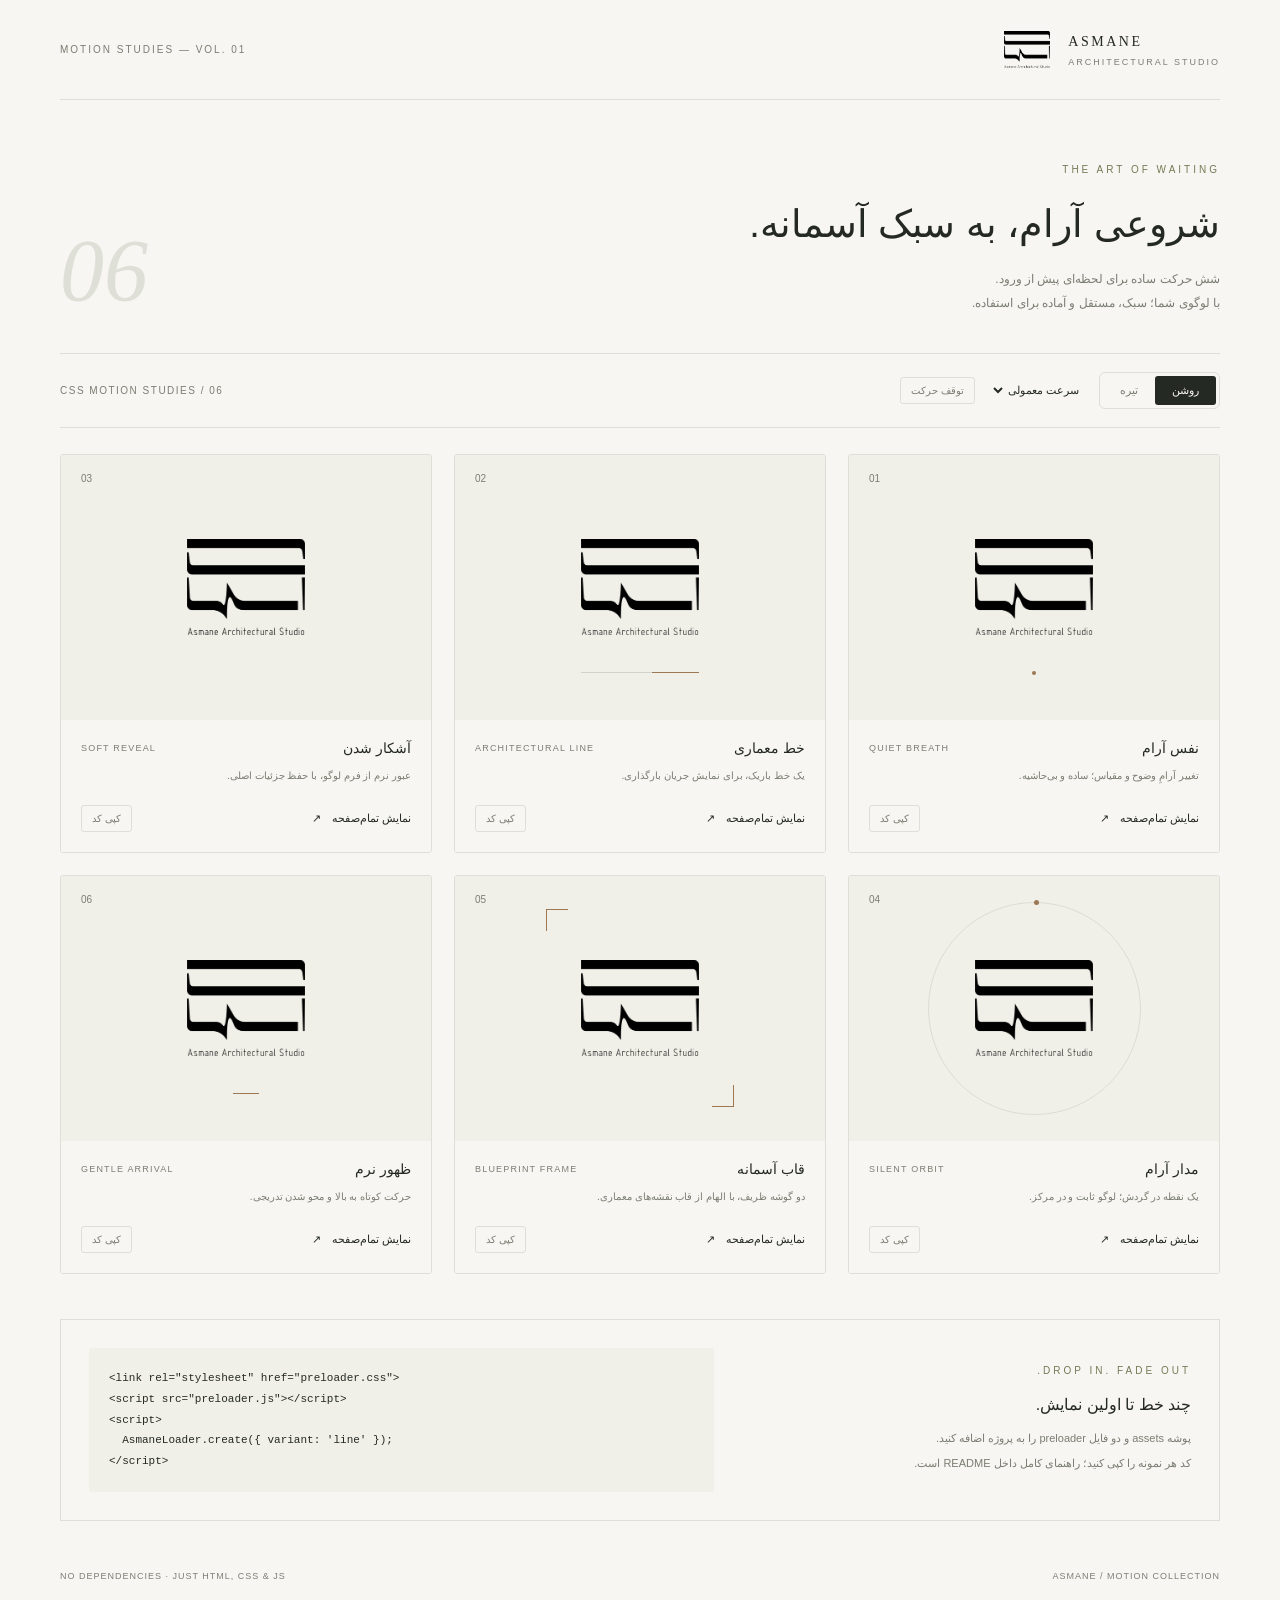
==== index.html @ 90b9d2cc "Add six standalone logo preloaders with responsive gallery and integration example" ====
<!doctype html><html lang="fa" dir="rtl"><head><meta charset="utf-8"><meta name="viewport" content="width=device-width,initial-scale=1"><title>آسمانه | مجموعه پری‌لودر</title><link rel="stylesheet" href="preloader.css"><link rel="stylesheet" href="demo.css"></head><body><div class="wrap"><header><div class="brand" dir="ltr"><img src="assets/logo.png" alt="آسمانه"><div><b>ASMANE</b><small>ARCHITECTURAL STUDIO</small></div></div><span class="navtag">MOTION STUDIES — VOL. 01</span></header><main><section class="hero"><div><div class="eyebrow">THE ART OF WAITING</div><h1>شروعی آرام، به سبک آسمانه.</h1><p>شش حرکت ساده برای لحظه‌ای پیش از ورود.<br>با لوگوی شما؛ سبک، مستقل و آماده برای استفاده.</p></div><div class="edition">06</div></section><div class="toolbar"><div class="controls"><div class="seg" aria-label="رنگ پیش‌نمایش"><button class="active" data-theme="light" aria-pressed="true">روشن</button><button data-theme="dark" aria-pressed="false">تیره</button></div><select id="speed" aria-label="سرعت انیمیشن"><option value="2.4">سرعت معمولی</option><option value="3.6">حرکت آهسته</option><option value="1.6">حرکت سریع</option></select><button class="copy" id="pause" aria-pressed="false">توقف حرکت</button></div><span class="count">06 / CSS MOTION STUDIES</span></div><section class="grid" id="grid" aria-label="نمونه‌های پری‌لودر"></section><section class="guide"><div><div class="eyebrow">DROP IN. FADE OUT.</div><h2>چند خط تا اولین نمایش.</h2><p>پوشه assets و دو فایل preloader را به پروژه اضافه کنید.<br>کد هر نمونه را کپی کنید؛ راهنمای کامل داخل README است.</p></div><pre><code>&lt;link rel="stylesheet" href="preloader.css"&gt;
&lt;script src="preloader.js"&gt;&lt;/script&gt;
&lt;script&gt;
  AsmaneLoader.create({ variant: 'line' });
&lt;/script&gt;</code></pre></section></main><footer><span>ASMANE / MOTION COLLECTION</span><span>NO DEPENDENCIES · JUST HTML, CSS & JS</span></footer></div><script src="preloader.js"></script><script src="demo.js"></script></body></html>
---- preloader.css ----
/* Asmane preloader — independent, namespaced, no dependencies. */
.asm-loader{--asm-ink:#242622;--asm-accent:#9c7855;--asm-bg:#f7f6f2;--asm-size:154px;--asm-speed:2.4s;position:fixed;inset:0;z-index:2147483000;display:grid;place-items:center;background:var(--asm-bg);color:var(--asm-ink);opacity:1;transition:opacity .45s ease,visibility .45s;isolation:isolate}
.asm-loader,.asm-loader *{box-sizing:border-box}
.asm-loader[data-theme="dark"]{--asm-bg:#20231f;--asm-ink:#f5f3eb;--asm-accent:#c6ad8e}
.asm-loader[data-theme="dark"] .asm-logo{filter:invert(1)}
.asm-loader.asm-inline{position:relative;inset:auto;z-index:0;width:100%;height:100%;min-height:240px}
.asm-loader.asm-leaving{opacity:0;visibility:hidden;pointer-events:none}
.asm-stage{width:calc(var(--asm-size) + 100px);height:calc(var(--asm-size) + 90px);display:grid;place-items:center;position:relative}
.asm-logo{display:block;width:var(--asm-size);height:auto;user-select:none;-webkit-user-drag:none}
.asm-mark{position:relative;display:grid;place-items:center}
.asm-detail{position:absolute;pointer-events:none}
.asm-sr{position:absolute;width:1px;height:1px;overflow:hidden;clip-path:inset(50%);white-space:nowrap}
/* 01 — Quiet breath */
.asm-loader[data-variant="breath"] .asm-logo{animation:asm-breathe var(--asm-speed) ease-in-out infinite}
.asm-loader[data-variant="breath"] .asm-detail{bottom:16px;width:4px;height:4px;background:var(--asm-accent);border-radius:50%;animation:asm-breathe var(--asm-speed) ease-in-out infinite reverse}
/* 02 — Architectural line */
.asm-loader[data-variant="line"] .asm-detail{bottom:18px;width:var(--asm-size);height:1px;background:color-mix(in srgb,var(--asm-ink) 14%,transparent);overflow:hidden}
.asm-loader[data-variant="line"] .asm-detail:after{content:"";display:block;width:40%;height:100%;background:var(--asm-accent);animation:asm-line var(--asm-speed) cubic-bezier(.65,0,.35,1) infinite}
/* 03 — Soft reveal; the original logo is preserved beneath the reveal. */
.asm-loader[data-variant="reveal"] .asm-logo{opacity:.12}
.asm-loader[data-variant="reveal"] .asm-logo-copy{position:absolute;inset:0;opacity:1;animation:asm-reveal var(--asm-speed) cubic-bezier(.65,0,.35,1) infinite}
/* 04 — Orbit */
.asm-loader[data-variant="orbit"] .asm-stage{width:calc(var(--asm-size) + 95px);height:calc(var(--asm-size) + 95px)}
.asm-loader[data-variant="orbit"] .asm-detail{inset:0;border:1px solid color-mix(in srgb,var(--asm-ink) 10%,transparent);border-radius:50%;animation:asm-orbit calc(var(--asm-speed)*2) linear infinite}
.asm-loader[data-variant="orbit"] .asm-detail:before{content:"";position:absolute;width:5px;height:5px;top:-3px;left:50%;border-radius:50%;background:var(--asm-accent)}
/* 05 — Blueprint corners */
.asm-loader[data-variant="frame"] .asm-detail{inset:5px 15px;background:linear-gradient(var(--asm-accent),var(--asm-accent)) left top/22px 1px no-repeat,linear-gradient(var(--asm-accent),var(--asm-accent)) left top/1px 22px no-repeat,linear-gradient(var(--asm-accent),var(--asm-accent)) right bottom/22px 1px no-repeat,linear-gradient(var(--asm-accent),var(--asm-accent)) right bottom/1px 22px no-repeat;animation:asm-frame var(--asm-speed) ease-in-out infinite}
/* 06 — Vertical arrival */
.asm-loader[data-variant="rise"] .asm-mark{overflow:hidden;padding:10px 0}
.asm-loader[data-variant="rise"] .asm-logo{animation:asm-rise var(--asm-speed) cubic-bezier(.22,1,.36,1) infinite}
.asm-loader[data-variant="rise"] .asm-detail{bottom:18px;width:26px;height:1px;background:var(--asm-accent);animation:asm-breathe var(--asm-speed) ease-in-out infinite}
@keyframes asm-breathe{0%,100%{opacity:.45;transform:scale(.97)}50%{opacity:1;transform:scale(1)}}
@keyframes asm-line{0%{transform:translateX(-110%)}100%{transform:translateX(360%)}}
@keyframes asm-reveal{0%,10%{clip-path:inset(0 100% 0 0)}60%,75%{clip-path:inset(0 0 0 0)}100%{clip-path:inset(0 0 0 100%)}}
@keyframes asm-orbit{to{transform:rotate(360deg)}}
@keyframes asm-frame{0%,100%{opacity:.3;transform:scale(.94)}50%{opacity:1;transform:scale(1)}}
@keyframes asm-rise{0%{opacity:0;transform:translateY(18px)}30%,70%{opacity:1;transform:translateY(0)}100%{opacity:0;transform:translateY(-10px)}}
@media(prefers-reduced-motion:reduce){.asm-loader *,.asm-loader *:before,.asm-loader *:after{animation:none!important}.asm-loader{transition:none}.asm-loader[data-variant="reveal"] .asm-logo{opacity:1}.asm-logo-copy{display:none!important}}
---- demo.css ----
:root{--page:#f7f6f2;--ink:#252923;--line:#dedfd6;--muted:#7b7e73;--panel:#f0f0e9;--accent:#747a55}*{box-sizing:border-box}body{margin:0;background:var(--page);color:var(--ink);font-family:Tahoma,Arial,sans-serif}body.dark{--page:#181b17;--ink:#eeeee5;--line:#3d4138;--muted:#a7ab9e;--panel:#23271f;--accent:#b7bf94}button,select{font:inherit}button{cursor:pointer}button:focus-visible,a:focus-visible,select:focus-visible{outline:2px solid #9c7855;outline-offset:5px}.wrap{max-width:1240px;margin:auto;padding:0 40px}header{height:100px;display:flex;align-items:center;justify-content:space-between;border-bottom:1px solid var(--line)}.brand{display:flex;align-items:center;gap:18px}.brand img{width:46px}.dark .brand img{filter:invert(1)}.brand b{font:14px Georgia,serif;letter-spacing:2.5px}.brand small{display:block;font:9px Arial;letter-spacing:2px;margin-top:7px;color:var(--muted)}.navtag{font:10px Arial;letter-spacing:2px;color:var(--muted)}.hero{padding:64px 0 38px;display:flex;align-items:end;justify-content:space-between;gap:20px}.eyebrow{font:10px Arial;letter-spacing:3px;color:var(--accent);margin-bottom:19px}h1{font-weight:400;font-size:38px;line-height:1.6;margin:0 0 12px}.hero p{color:var(--muted);font-size:12px;line-height:2;margin:0}.edition{font:italic 88px Georgia;color:var(--line);line-height:1}.toolbar{border-top:1px solid var(--line);border-bottom:1px solid var(--line);padding:18px 0;display:flex;justify-content:space-between;align-items:center;gap:16px;margin-bottom:26px}.controls{display:flex;gap:16px;align-items:center;flex-wrap:wrap}.seg{display:flex;border:1px solid var(--line);padding:3px;border-radius:6px}.seg button{border:0;padding:8px 17px;background:none;color:var(--muted);font-size:11px;border-radius:3px}.seg button.active{background:var(--ink);color:var(--page)}select{background:transparent;color:var(--ink);border:0;font-size:11px}option{color:#222}.count{font:10px Arial;letter-spacing:1.5px;color:var(--muted)}.grid{display:grid;grid-template-columns:repeat(3,1fr);gap:22px}.card{border:1px solid var(--line);border-radius:3px;overflow:hidden}.canvas{height:265px;position:relative}.canvas .asm-loader{--asm-bg:#f0f0e9;--asm-size:118px}.canvas .asm-loader[data-theme=dark]{--asm-bg:#23271f}.number{position:absolute;top:18px;left:20px;z-index:1;font:10px Arial;color:var(--muted)}.meta{padding:20px;background:var(--page)}.meta-top{display:flex;align-items:center;justify-content:space-between;margin-bottom:10px}.meta h2{font-size:14px;font-weight:400;margin:0}.meta .english{font:9px Arial;letter-spacing:1.2px;color:var(--muted)}.meta p{font-size:10px;line-height:1.9;color:var(--muted);margin:0 0 20px}.actions{display:flex;justify-content:space-between;align-items:center}.preview{border:0;background:none;color:var(--ink);padding:0;font-size:11px}.preview span{margin-right:8px}.copy{border:1px solid var(--line);background:none;color:var(--muted);padding:7px 10px;font-size:10px;border-radius:3px}.guide{margin:45px 0 30px;padding:28px;border:1px solid var(--line);display:grid;grid-template-columns:1fr 1.4fr;gap:30px;align-items:center}.guide h2{font-size:16px;font-weight:400;margin:0 0 12px}.guide p{font-size:11px;line-height:2.2;color:var(--muted);margin:0}pre{direction:ltr;text-align:left;overflow:auto;margin:0;padding:20px;background:var(--panel);font:11px/1.9 monospace;border-radius:3px}footer{padding:20px 0 30px;display:flex;justify-content:space-between;color:var(--muted);font:9px Arial;letter-spacing:1px}.toast{position:fixed;bottom:25px;left:50%;transform:translateX(-50%);background:var(--ink);color:var(--page);padding:14px 22px;font-size:12px;z-index:2147483647;border-radius:4px}.exit-preview{position:fixed;left:50%;bottom:38px;transform:translateX(-50%);z-index:2147483001;border:1px solid #aaa;background:#f7f6f2;color:#242622;padding:12px 20px;border-radius:3px;font:12px Tahoma}.paused .canvas *,.paused .canvas *:before,.paused .canvas *:after{animation-play-state:paused!important}@media(max-width:850px){.grid{grid-template-columns:repeat(2,1fr)}.guide{grid-template-columns:1fr}.wrap{padding:0 24px}}@media(max-width:540px){.grid{grid-template-columns:1fr}.wrap{padding:0 20px}.hero{padding-top:36px}h1{font-size:29px}.edition{font-size:60px}.navtag{display:none}.toolbar{align-items:start}.count{display:none}.canvas{height:270px}.guide{padding:20px}footer{font-size:8px;gap:20px}}
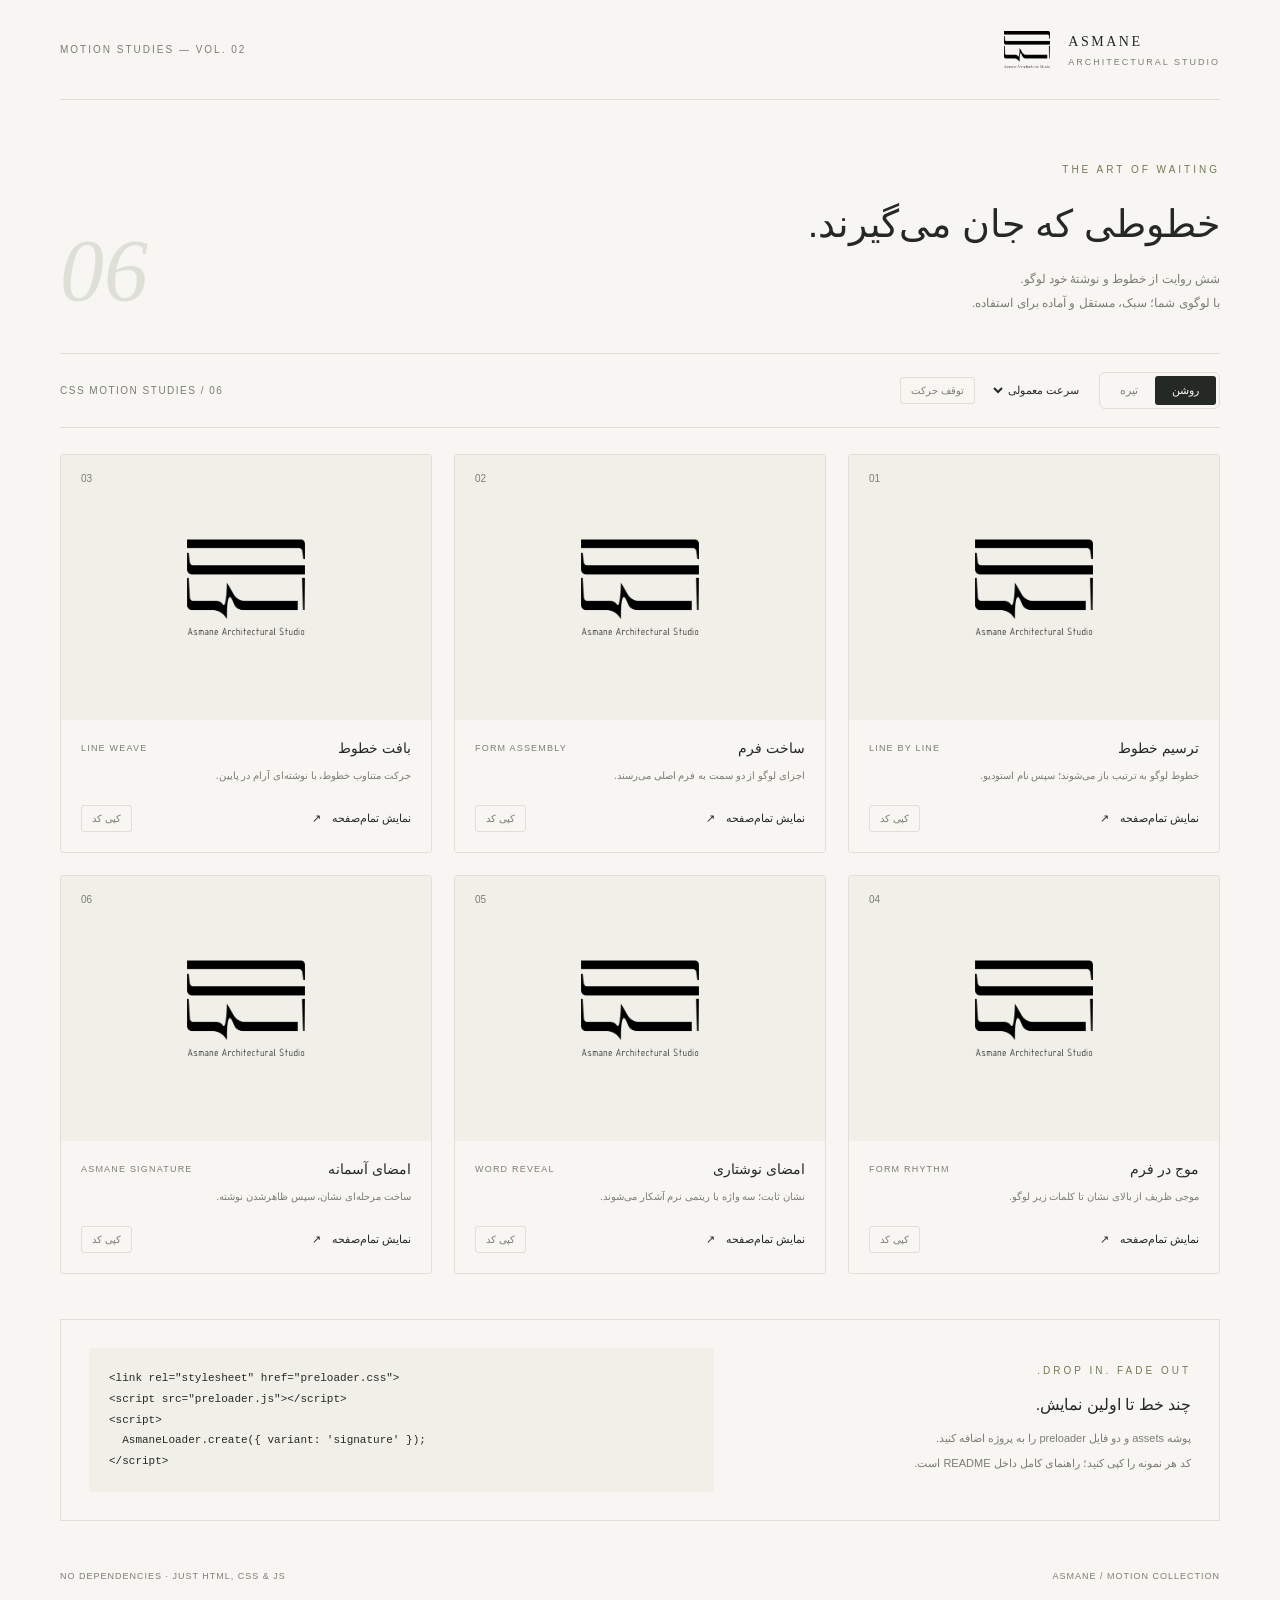
==== commit db5a232d: "Animate original logo strokes and wordmark in six new motion studies" ====
--- a/index.html
+++ b/index.html
@@ -1,5 +1,5 @@
-<!doctype html><html lang="fa" dir="rtl"><head><meta charset="utf-8"><meta name="viewport" content="width=device-width,initial-scale=1"><title>آسمانه | مجموعه پری‌لودر</title><link rel="stylesheet" href="preloader.css"><link rel="stylesheet" href="demo.css"></head><body><div class="wrap"><header><div class="brand" dir="ltr"><img src="assets/logo.png" alt="آسمانه"><div><b>ASMANE</b><small>ARCHITECTURAL STUDIO</small></div></div><span class="navtag">MOTION STUDIES — VOL. 01</span></header><main><section class="hero"><div><div class="eyebrow">THE ART OF WAITING</div><h1>شروعی آرام، به سبک آسمانه.</h1><p>شش حرکت ساده برای لحظه‌ای پیش از ورود.<br>با لوگوی شما؛ سبک، مستقل و آماده برای استفاده.</p></div><div class="edition">06</div></section><div class="toolbar"><div class="controls"><div class="seg" aria-label="رنگ پیش‌نمایش"><button class="active" data-theme="light" aria-pressed="true">روشن</button><button data-theme="dark" aria-pressed="false">تیره</button></div><select id="speed" aria-label="سرعت انیمیشن"><option value="2.4">سرعت معمولی</option><option value="3.6">حرکت آهسته</option><option value="1.6">حرکت سریع</option></select><button class="copy" id="pause" aria-pressed="false">توقف حرکت</button></div><span class="count">06 / CSS MOTION STUDIES</span></div><section class="grid" id="grid" aria-label="نمونه‌های پری‌لودر"></section><section class="guide"><div><div class="eyebrow">DROP IN. FADE OUT.</div><h2>چند خط تا اولین نمایش.</h2><p>پوشه assets و دو فایل preloader را به پروژه اضافه کنید.<br>کد هر نمونه را کپی کنید؛ راهنمای کامل داخل README است.</p></div><pre><code>&lt;link rel="stylesheet" href="preloader.css"&gt;
+<!doctype html><html lang="fa" dir="rtl"><head><meta charset="utf-8"><meta name="viewport" content="width=device-width,initial-scale=1"><title>آسمانه | مجموعه پری‌لودر</title><link rel="stylesheet" href="preloader.css"><link rel="stylesheet" href="demo.css"></head><body><div class="wrap"><header><div class="brand" dir="ltr"><img src="assets/logo.png" alt="آسمانه"><div><b>ASMANE</b><small>ARCHITECTURAL STUDIO</small></div></div><span class="navtag">MOTION STUDIES — VOL. 02</span></header><main><section class="hero"><div><div class="eyebrow">THE ART OF WAITING</div><h1>خطوطی که جان می‌گیرند.</h1><p>شش روایت از خطوط و نوشتهٔ خود لوگو.<br>با لوگوی شما؛ سبک، مستقل و آماده برای استفاده.</p></div><div class="edition">06</div></section><div class="toolbar"><div class="controls"><div class="seg" aria-label="رنگ پیش‌نمایش"><button class="active" data-theme="light" aria-pressed="true">روشن</button><button data-theme="dark" aria-pressed="false">تیره</button></div><select id="speed" aria-label="سرعت انیمیشن"><option value="2.4">سرعت معمولی</option><option value="3.6">حرکت آهسته</option><option value="1.6">حرکت سریع</option></select><button class="copy" id="pause" aria-pressed="false">توقف حرکت</button></div><span class="count">06 / CSS MOTION STUDIES</span></div><section class="grid" id="grid" aria-label="نمونه‌های پری‌لودر"></section><section class="guide"><div><div class="eyebrow">DROP IN. FADE OUT.</div><h2>چند خط تا اولین نمایش.</h2><p>پوشه assets و دو فایل preloader را به پروژه اضافه کنید.<br>کد هر نمونه را کپی کنید؛ راهنمای کامل داخل README است.</p></div><pre><code>&lt;link rel="stylesheet" href="preloader.css"&gt;
 &lt;script src="preloader.js"&gt;&lt;/script&gt;
 &lt;script&gt;
-  AsmaneLoader.create({ variant: 'line' });
+  AsmaneLoader.create({ variant: 'signature' });
 &lt;/script&gt;</code></pre></section></main><footer><span>ASMANE / MOTION COLLECTION</span><span>NO DEPENDENCIES · JUST HTML, CSS & JS</span></footer></div><script src="preloader.js"></script><script src="demo.js"></script></body></html>
--- a/preloader.css
+++ b/preloader.css
@@ -36,3 +36,25 @@
 @keyframes asm-frame{0%,100%{opacity:.3;transform:scale(.94)}50%{opacity:1;transform:scale(1)}}
 @keyframes asm-rise{0%{opacity:0;transform:translateY(18px)}30%,70%{opacity:1;transform:translateY(0)}100%{opacity:0;transform:translateY(-10px)}}
 @media(prefers-reduced-motion:reduce){.asm-loader *,.asm-loader *:before,.asm-loader *:after{animation:none!important}.asm-loader{transition:none}.asm-loader[data-variant="reveal"] .asm-logo{opacity:1}.asm-logo-copy{display:none!important}}
+/* Logo-native motion. All segments retain the source logo's exact pixels.
+   Coordinates target the bundled 1128 × 915 logo, including its wordmark. */
+.asm-segmented{width:var(--asm-size);aspect-ratio:1128/915;direction:ltr}
+.asm-piece,.asm-crop{position:absolute;inset:0;display:block}
+.asm-segmented .asm-fragment{position:absolute;inset:0;width:100%;height:100%;animation:none!important;opacity:1!important}
+.asm-piece{animation-duration:calc(var(--asm-speed)*2);animation-iteration-count:infinite;animation-timing-function:cubic-bezier(.45,0,.2,1);transform-origin:center}
+.asm-segmented~.asm-detail{display:none}
+.asm-loader[data-variant="draw"] .asm-piece{animation-name:asm-draw;animation-delay:calc(var(--piece-index)*.13s)}
+.asm-loader[data-variant="assemble"] .asm-piece{animation-name:asm-assemble;--travel:-16px;animation-delay:calc(var(--piece-index)*.10s)}
+.asm-loader[data-variant="assemble"] .asm-piece:nth-child(even){--travel:16px}
+.asm-loader[data-variant="weave"] .asm-piece{animation-name:asm-weave;--travel:-5px;animation-delay:calc(var(--piece-index)*.14s)}
+.asm-loader[data-variant="weave"] .asm-piece:nth-child(even){--travel:5px}
+.asm-loader[data-variant="pulse"] .asm-piece{animation-name:asm-rhythm;animation-delay:calc(var(--piece-index)*.17s)}
+.asm-loader[data-variant="type"] .asm-piece:nth-child(n+5){animation-name:asm-word;animation-delay:calc((var(--piece-index) - 4)*.3s)}
+.asm-loader[data-variant="signature"] .asm-piece{animation-name:asm-draw;animation-delay:calc(var(--piece-index)*.17s)}
+.asm-loader[data-variant="signature"] .asm-piece:nth-child(n+5){animation-name:asm-word}
+@keyframes asm-draw{0%,8%{clip-path:inset(0 100% 0 0);opacity:0}40%,78%{clip-path:inset(0 0 0 0);opacity:1}96%,100%{clip-path:inset(0 0 0 0);opacity:0}}
+@keyframes asm-assemble{0%,8%{transform:translateX(var(--travel));opacity:0}40%,78%{transform:translateX(0);opacity:1}100%{transform:translateX(0);opacity:0}}
+@keyframes asm-weave{0%,100%{transform:translateX(0);opacity:.65}35%{transform:translateX(var(--travel));opacity:.35}65%{transform:translateX(0);opacity:1}}
+@keyframes asm-rhythm{0%,100%{opacity:.25}35%,65%{opacity:1}}
+@keyframes asm-word{0%,14%{opacity:0;transform:translateY(5px);clip-path:inset(0 100% 0 0)}45%,80%{opacity:1;transform:translateY(0);clip-path:inset(0)}100%{opacity:0;transform:translateY(0);clip-path:inset(0)}}
+@media(prefers-reduced-motion:reduce){.asm-piece{animation:none!important;opacity:1!important;transform:none!important;clip-path:none!important}}
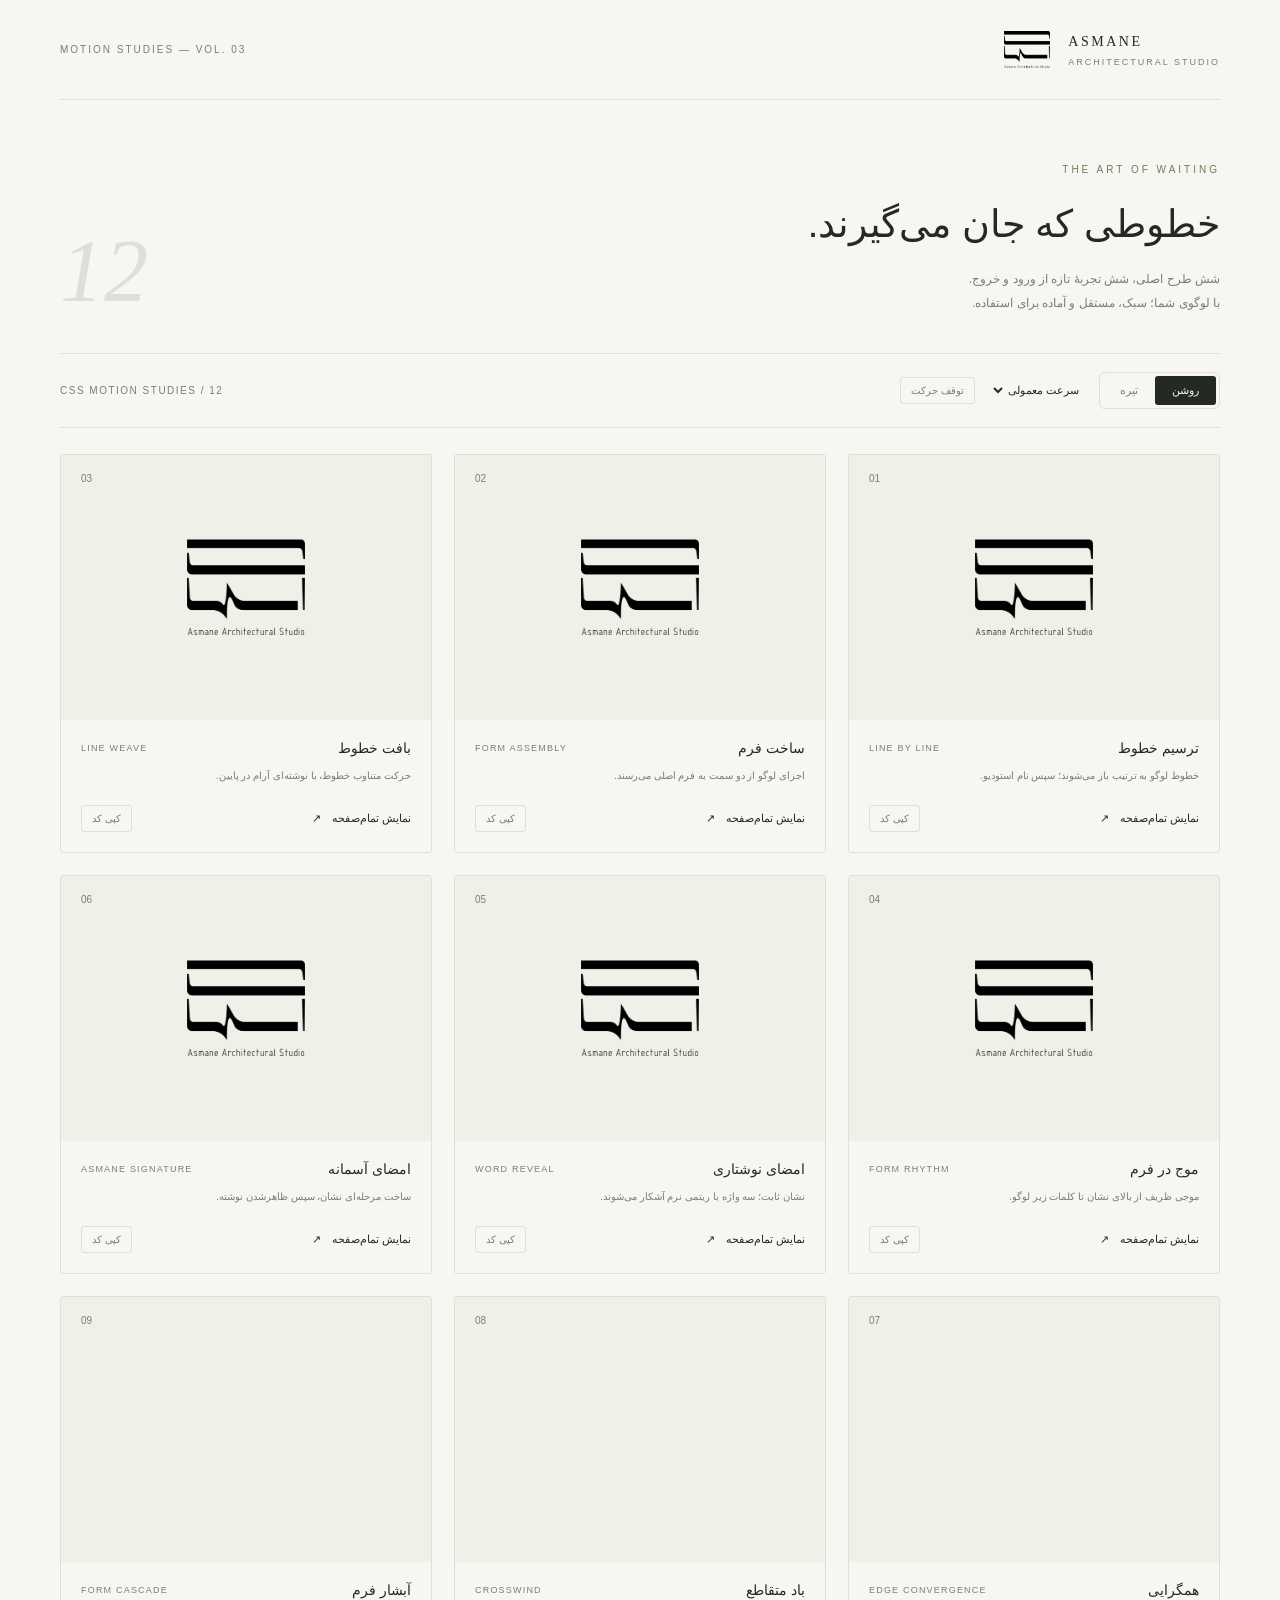
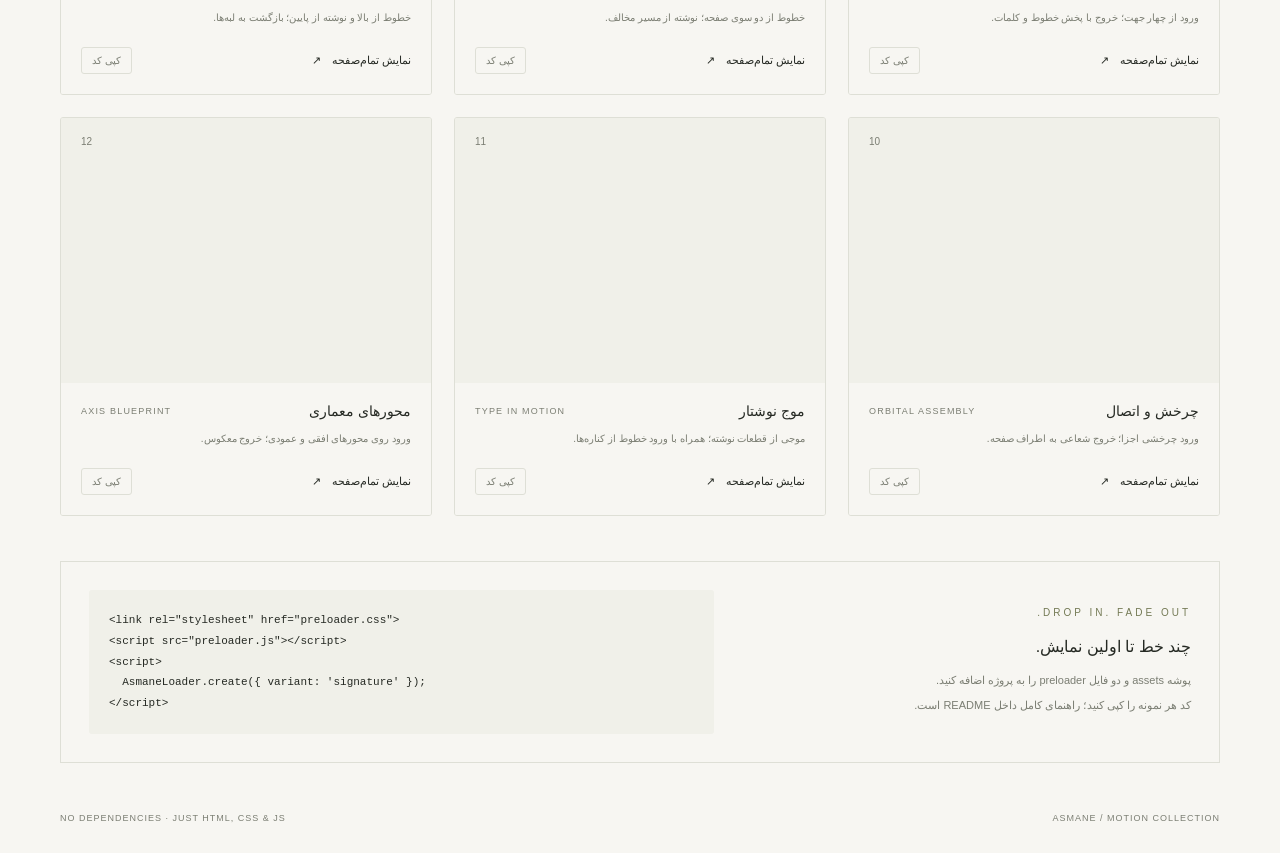
==== commit 02712e91: "Preserve six logo studies and add six screen-edge entrance and scatter-exit preloaders" ====
--- a/index.html
+++ b/index.html
@@ -1,4 +1,4 @@
-<!doctype html><html lang="fa" dir="rtl"><head><meta charset="utf-8"><meta name="viewport" content="width=device-width,initial-scale=1"><title>آسمانه | مجموعه پری‌لودر</title><link rel="stylesheet" href="preloader.css"><link rel="stylesheet" href="demo.css"></head><body><div class="wrap"><header><div class="brand" dir="ltr"><img src="assets/logo.png" alt="آسمانه"><div><b>ASMANE</b><small>ARCHITECTURAL STUDIO</small></div></div><span class="navtag">MOTION STUDIES — VOL. 02</span></header><main><section class="hero"><div><div class="eyebrow">THE ART OF WAITING</div><h1>خطوطی که جان می‌گیرند.</h1><p>شش روایت از خطوط و نوشتهٔ خود لوگو.<br>با لوگوی شما؛ سبک، مستقل و آماده برای استفاده.</p></div><div class="edition">06</div></section><div class="toolbar"><div class="controls"><div class="seg" aria-label="رنگ پیش‌نمایش"><button class="active" data-theme="light" aria-pressed="true">روشن</button><button data-theme="dark" aria-pressed="false">تیره</button></div><select id="speed" aria-label="سرعت انیمیشن"><option value="2.4">سرعت معمولی</option><option value="3.6">حرکت آهسته</option><option value="1.6">حرکت سریع</option></select><button class="copy" id="pause" aria-pressed="false">توقف حرکت</button></div><span class="count">06 / CSS MOTION STUDIES</span></div><section class="grid" id="grid" aria-label="نمونه‌های پری‌لودر"></section><section class="guide"><div><div class="eyebrow">DROP IN. FADE OUT.</div><h2>چند خط تا اولین نمایش.</h2><p>پوشه assets و دو فایل preloader را به پروژه اضافه کنید.<br>کد هر نمونه را کپی کنید؛ راهنمای کامل داخل README است.</p></div><pre><code>&lt;link rel="stylesheet" href="preloader.css"&gt;
+<!doctype html><html lang="fa" dir="rtl"><head><meta charset="utf-8"><meta name="viewport" content="width=device-width,initial-scale=1"><title>آسمانه | مجموعه پری‌لودر</title><link rel="stylesheet" href="preloader.css"><link rel="stylesheet" href="demo.css"></head><body><div class="wrap"><header><div class="brand" dir="ltr"><img src="assets/logo.png" alt="آسمانه"><div><b>ASMANE</b><small>ARCHITECTURAL STUDIO</small></div></div><span class="navtag">MOTION STUDIES — VOL. 03</span></header><main><section class="hero"><div><div class="eyebrow">THE ART OF WAITING</div><h1>خطوطی که جان می‌گیرند.</h1><p>شش طرح اصلی، شش تجربهٔ تازه از ورود و خروج.<br>با لوگوی شما؛ سبک، مستقل و آماده برای استفاده.</p></div><div class="edition">12</div></section><div class="toolbar"><div class="controls"><div class="seg" aria-label="رنگ پیش‌نمایش"><button class="active" data-theme="light" aria-pressed="true">روشن</button><button data-theme="dark" aria-pressed="false">تیره</button></div><select id="speed" aria-label="سرعت انیمیشن"><option value="2.4">سرعت معمولی</option><option value="3.6">حرکت آهسته</option><option value="1.6">حرکت سریع</option></select><button class="copy" id="pause" aria-pressed="false">توقف حرکت</button></div><span class="count">12 / CSS MOTION STUDIES</span></div><section class="grid" id="grid" aria-label="نمونه‌های پری‌لودر"></section><section class="guide"><div><div class="eyebrow">DROP IN. FADE OUT.</div><h2>چند خط تا اولین نمایش.</h2><p>پوشه assets و دو فایل preloader را به پروژه اضافه کنید.<br>کد هر نمونه را کپی کنید؛ راهنمای کامل داخل README است.</p></div><pre><code>&lt;link rel="stylesheet" href="preloader.css"&gt;
 &lt;script src="preloader.js"&gt;&lt;/script&gt;
 &lt;script&gt;
   AsmaneLoader.create({ variant: 'signature' });
--- a/preloader.css
+++ b/preloader.css
@@ -58,3 +58,15 @@
 @keyframes asm-rhythm{0%,100%{opacity:.25}35%,65%{opacity:1}}
 @keyframes asm-word{0%,14%{opacity:0;transform:translateY(5px);clip-path:inset(0 100% 0 0)}45%,80%{opacity:1;transform:translateY(0);clip-path:inset(0)}100%{opacity:0;transform:translateY(0);clip-path:inset(0)}}
 @media(prefers-reduced-motion:reduce){.asm-piece{animation:none!important;opacity:1!important;transform:none!important;clip-path:none!important}}
+/* 07–12: screen-edge entrance, assembled hold, load-triggered scatter. */
+.asm-loader.asm-scene{overflow:hidden;--edge-x:65vw;--edge-y:65vh}
+.asm-scene .asm-piece{animation:asm-arrive 1.4s cubic-bezier(.16,1,.3,1) var(--arrival-delay) both;will-change:transform,opacity}
+.asm-scene.asm-inline{--edge-x:245px;--edge-y:190px}
+.asm-scene.asm-inline .asm-piece{animation-name:asm-scene-loop;animation-duration:calc(var(--asm-speed)*3);animation-iteration-count:infinite}
+.asm-scene.asm-scattering{animation:asm-backdrop-out 1.4s ease forwards;pointer-events:none}
+.asm-scene.asm-scattering .asm-piece{animation:asm-depart 1.05s cubic-bezier(.5,0,.8,.4) var(--depart-delay) both}
+@keyframes asm-arrive{from{opacity:0;transform:translate(calc(var(--fly-x)*var(--edge-x)),calc(var(--fly-y)*var(--edge-y))) rotate(var(--fly-rotation)) scale(.8)}to{opacity:1;transform:translate(0,0) rotate(0) scale(1)}}
+@keyframes asm-depart{from{opacity:1;transform:translate(0,0) rotate(0) scale(1)}to{opacity:0;transform:translate(calc(var(--fly-x)*var(--edge-x)),calc(var(--fly-y)*var(--edge-y))) rotate(var(--fly-rotation)) scale(.8)}}
+@keyframes asm-scene-loop{0%,8%{opacity:0;transform:translate(calc(var(--fly-x)*var(--edge-x)),calc(var(--fly-y)*var(--edge-y))) rotate(var(--fly-rotation)) scale(.8)}35%,65%{opacity:1;transform:translate(0,0) rotate(0) scale(1)}90%,100%{opacity:0;transform:translate(calc(var(--fly-x)*var(--edge-x)),calc(var(--fly-y)*var(--edge-y))) rotate(var(--fly-rotation)) scale(.8)}}
+@keyframes asm-backdrop-out{0%,55%{background:var(--asm-bg)}100%{background:transparent}}
+@media(prefers-reduced-motion:reduce){.asm-scene .asm-piece{animation:none!important;transform:none!important;opacity:1!important}}
--- a/demo.css
+++ b/demo.css
@@ -1 +1,2 @@
 :root{--page:#f7f6f2;--ink:#252923;--line:#dedfd6;--muted:#7b7e73;--panel:#f0f0e9;--accent:#747a55}*{box-sizing:border-box}body{margin:0;background:var(--page);color:var(--ink);font-family:Tahoma,Arial,sans-serif}body.dark{--page:#181b17;--ink:#eeeee5;--line:#3d4138;--muted:#a7ab9e;--panel:#23271f;--accent:#b7bf94}button,select{font:inherit}button{cursor:pointer}button:focus-visible,a:focus-visible,select:focus-visible{outline:2px solid #9c7855;outline-offset:5px}.wrap{max-width:1240px;margin:auto;padding:0 40px}header{height:100px;display:flex;align-items:center;justify-content:space-between;border-bottom:1px solid var(--line)}.brand{display:flex;align-items:center;gap:18px}.brand img{width:46px}.dark .brand img{filter:invert(1)}.brand b{font:14px Georgia,serif;letter-spacing:2.5px}.brand small{display:block;font:9px Arial;letter-spacing:2px;margin-top:7px;color:var(--muted)}.navtag{font:10px Arial;letter-spacing:2px;color:var(--muted)}.hero{padding:64px 0 38px;display:flex;align-items:end;justify-content:space-between;gap:20px}.eyebrow{font:10px Arial;letter-spacing:3px;color:var(--accent);margin-bottom:19px}h1{font-weight:400;font-size:38px;line-height:1.6;margin:0 0 12px}.hero p{color:var(--muted);font-size:12px;line-height:2;margin:0}.edition{font:italic 88px Georgia;color:var(--line);line-height:1}.toolbar{border-top:1px solid var(--line);border-bottom:1px solid var(--line);padding:18px 0;display:flex;justify-content:space-between;align-items:center;gap:16px;margin-bottom:26px}.controls{display:flex;gap:16px;align-items:center;flex-wrap:wrap}.seg{display:flex;border:1px solid var(--line);padding:3px;border-radius:6px}.seg button{border:0;padding:8px 17px;background:none;color:var(--muted);font-size:11px;border-radius:3px}.seg button.active{background:var(--ink);color:var(--page)}select{background:transparent;color:var(--ink);border:0;font-size:11px}option{color:#222}.count{font:10px Arial;letter-spacing:1.5px;color:var(--muted)}.grid{display:grid;grid-template-columns:repeat(3,1fr);gap:22px}.card{border:1px solid var(--line);border-radius:3px;overflow:hidden}.canvas{height:265px;position:relative}.canvas .asm-loader{--asm-bg:#f0f0e9;--asm-size:118px}.canvas .asm-loader[data-theme=dark]{--asm-bg:#23271f}.number{position:absolute;top:18px;left:20px;z-index:1;font:10px Arial;color:var(--muted)}.meta{padding:20px;background:var(--page)}.meta-top{display:flex;align-items:center;justify-content:space-between;margin-bottom:10px}.meta h2{font-size:14px;font-weight:400;margin:0}.meta .english{font:9px Arial;letter-spacing:1.2px;color:var(--muted)}.meta p{font-size:10px;line-height:1.9;color:var(--muted);margin:0 0 20px}.actions{display:flex;justify-content:space-between;align-items:center}.preview{border:0;background:none;color:var(--ink);padding:0;font-size:11px}.preview span{margin-right:8px}.copy{border:1px solid var(--line);background:none;color:var(--muted);padding:7px 10px;font-size:10px;border-radius:3px}.guide{margin:45px 0 30px;padding:28px;border:1px solid var(--line);display:grid;grid-template-columns:1fr 1.4fr;gap:30px;align-items:center}.guide h2{font-size:16px;font-weight:400;margin:0 0 12px}.guide p{font-size:11px;line-height:2.2;color:var(--muted);margin:0}pre{direction:ltr;text-align:left;overflow:auto;margin:0;padding:20px;background:var(--panel);font:11px/1.9 monospace;border-radius:3px}footer{padding:20px 0 30px;display:flex;justify-content:space-between;color:var(--muted);font:9px Arial;letter-spacing:1px}.toast{position:fixed;bottom:25px;left:50%;transform:translateX(-50%);background:var(--ink);color:var(--page);padding:14px 22px;font-size:12px;z-index:2147483647;border-radius:4px}.exit-preview{position:fixed;left:50%;bottom:38px;transform:translateX(-50%);z-index:2147483001;border:1px solid #aaa;background:#f7f6f2;color:#242622;padding:12px 20px;border-radius:3px;font:12px Tahoma}.paused .canvas *,.paused .canvas *:before,.paused .canvas *:after{animation-play-state:paused!important}@media(max-width:850px){.grid{grid-template-columns:repeat(2,1fr)}.guide{grid-template-columns:1fr}.wrap{padding:0 24px}}@media(max-width:540px){.grid{grid-template-columns:1fr}.wrap{padding:0 20px}.hero{padding-top:36px}h1{font-size:29px}.edition{font-size:60px}.navtag{display:none}.toolbar{align-items:start}.count{display:none}.canvas{height:270px}.guide{padding:20px}footer{font-size:8px;gap:20px}}
+.asm-finish{bottom:94px;white-space:nowrap;background:#242622;color:#f7f6f2}.asm-finish:disabled{opacity:.55;cursor:default}
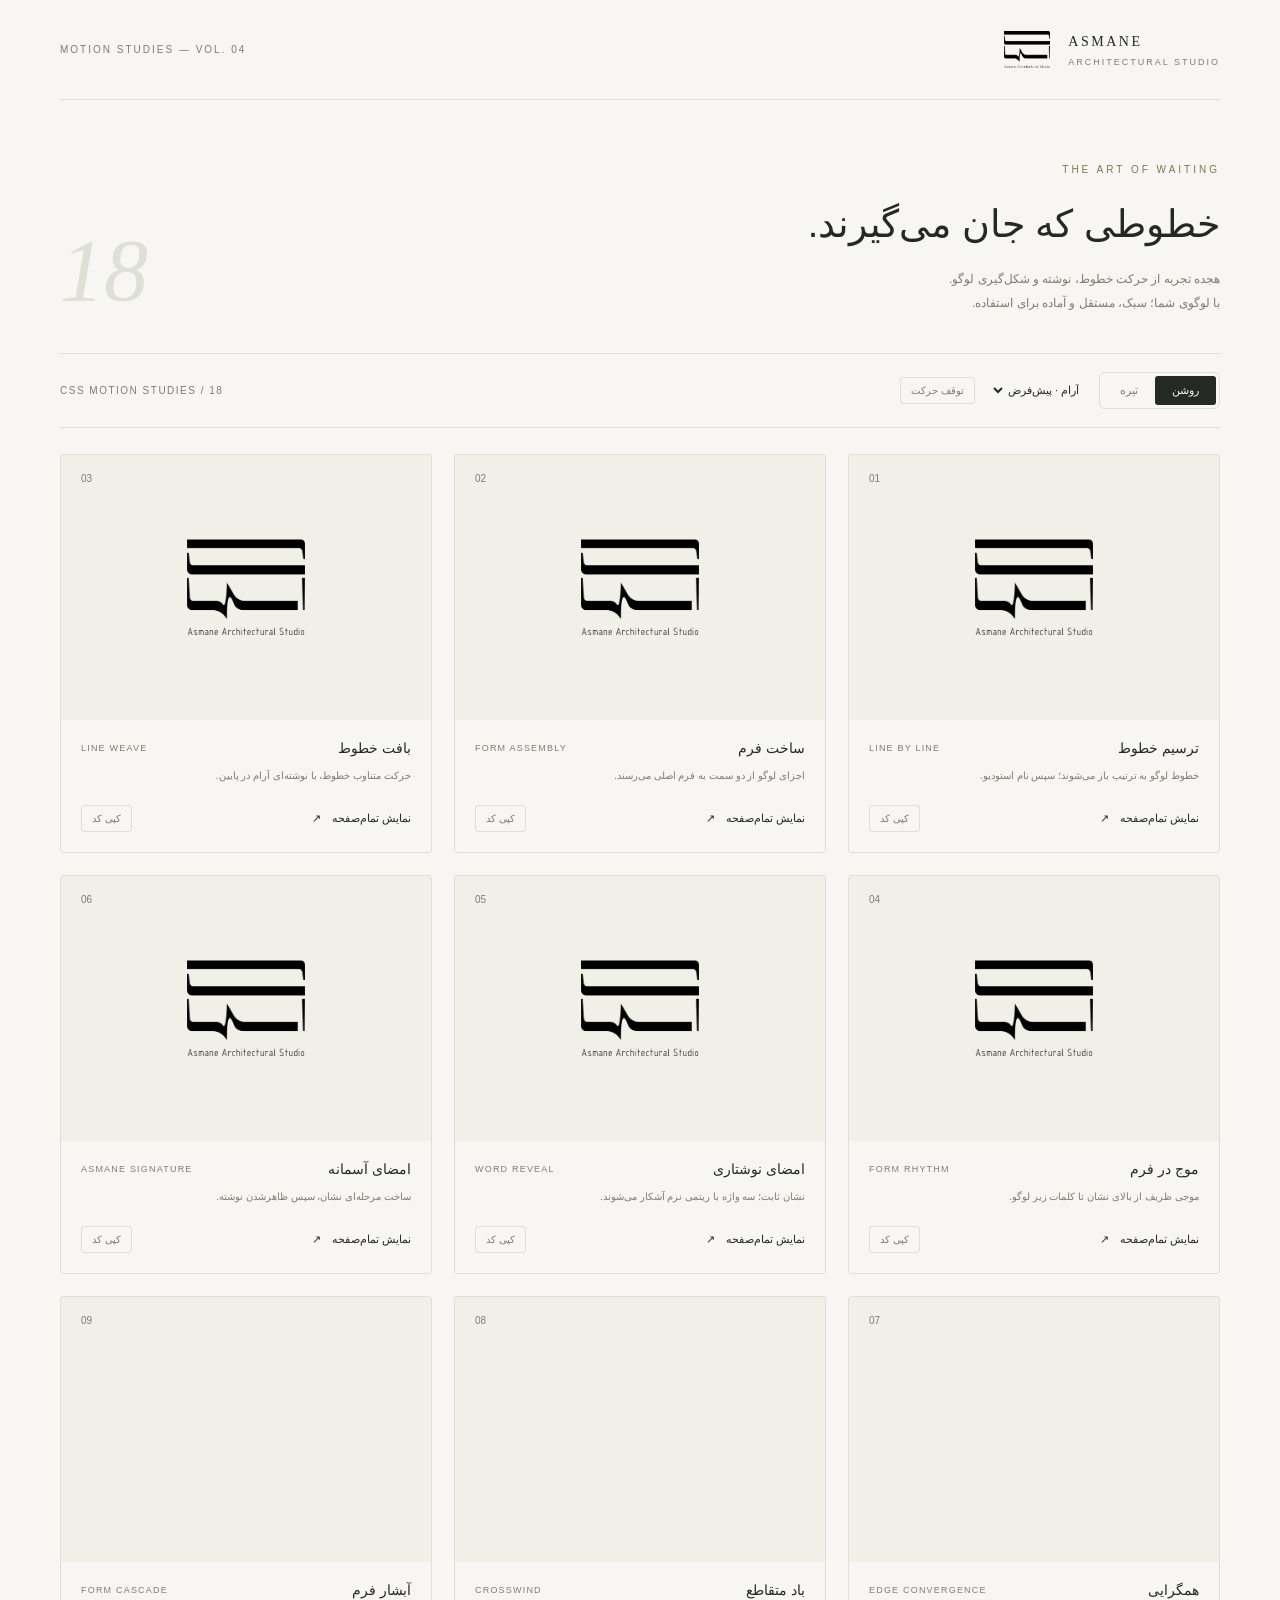
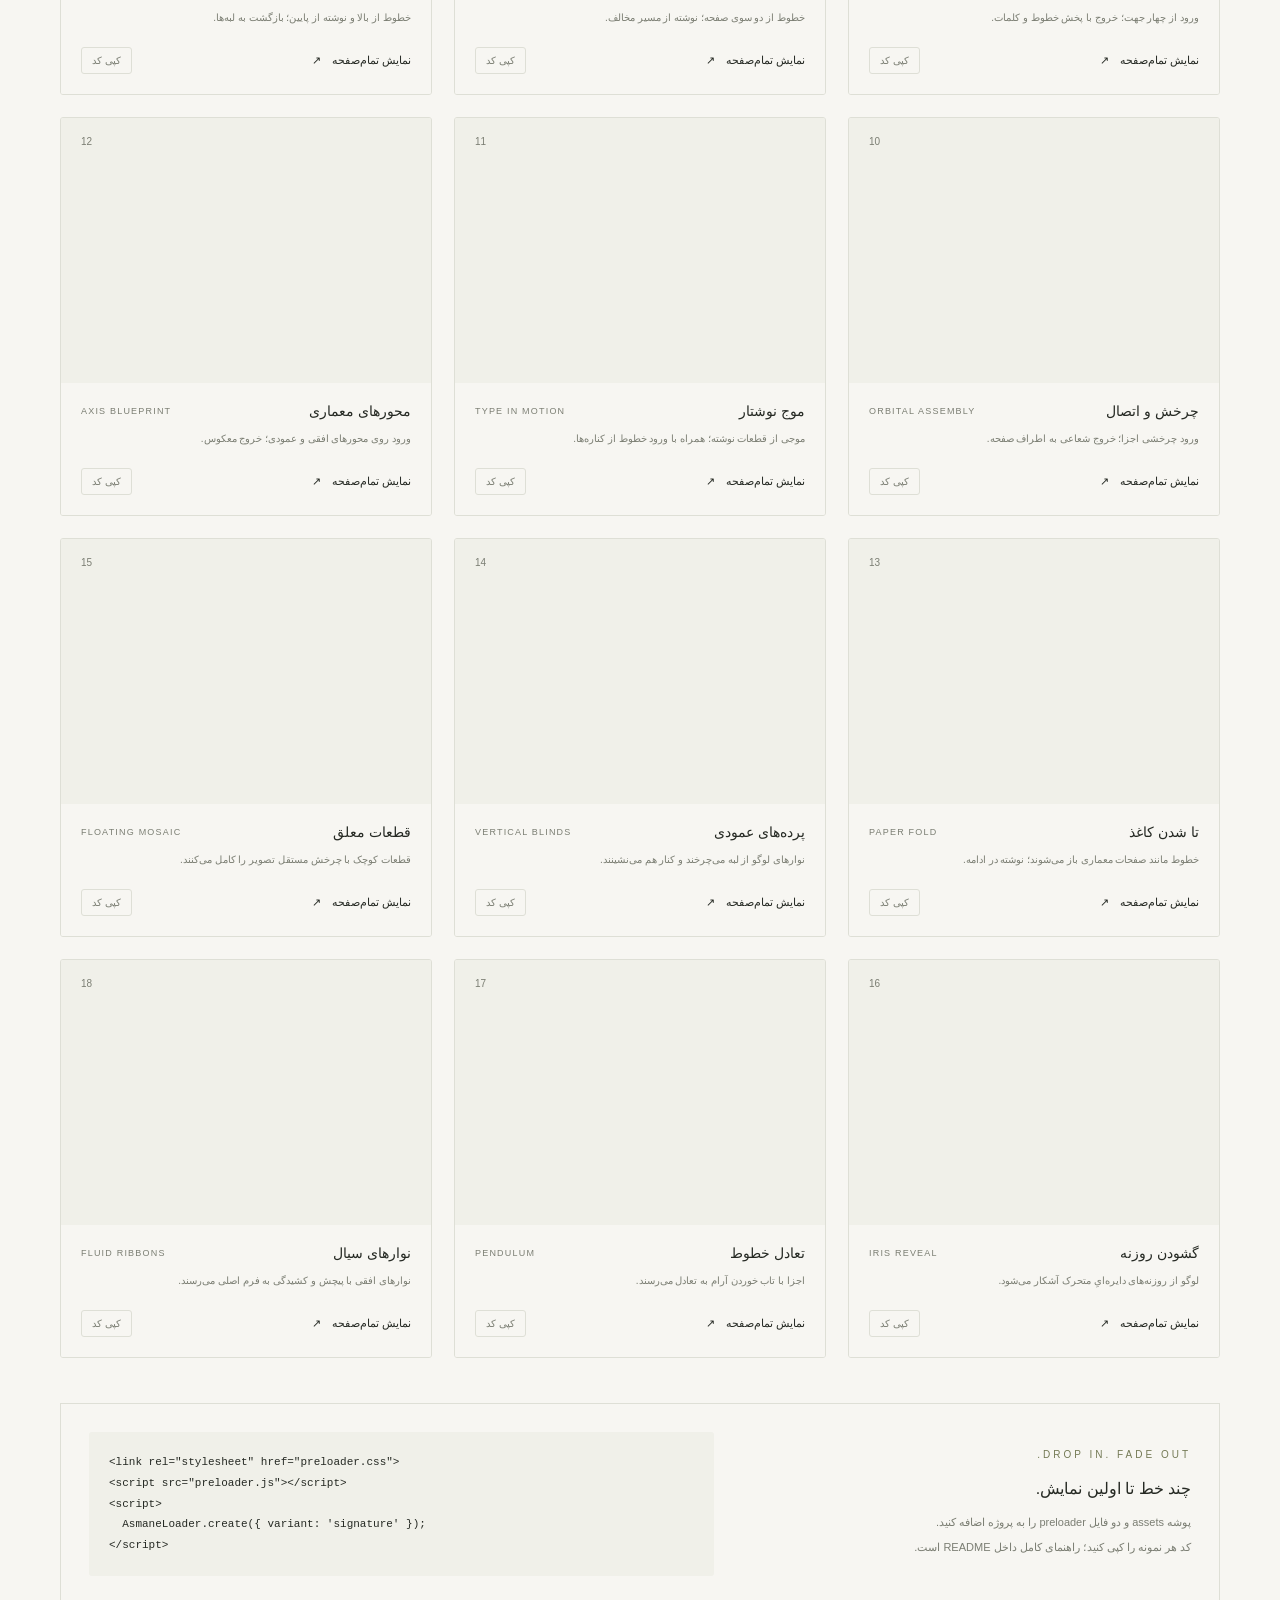
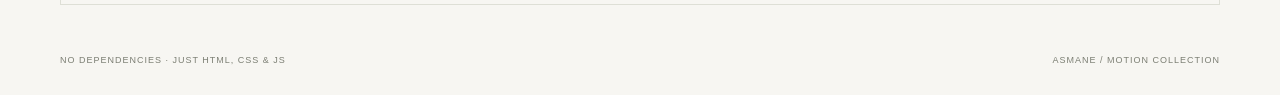
==== commit 9bbd1403: "Differentiate entrance choreography, slow scene timing, and expand gallery to 18 studies" ====
--- a/index.html
+++ b/index.html
@@ -1,4 +1,4 @@
-<!doctype html><html lang="fa" dir="rtl"><head><meta charset="utf-8"><meta name="viewport" content="width=device-width,initial-scale=1"><title>آسمانه | مجموعه پری‌لودر</title><link rel="stylesheet" href="preloader.css"><link rel="stylesheet" href="demo.css"></head><body><div class="wrap"><header><div class="brand" dir="ltr"><img src="assets/logo.png" alt="آسمانه"><div><b>ASMANE</b><small>ARCHITECTURAL STUDIO</small></div></div><span class="navtag">MOTION STUDIES — VOL. 03</span></header><main><section class="hero"><div><div class="eyebrow">THE ART OF WAITING</div><h1>خطوطی که جان می‌گیرند.</h1><p>شش طرح اصلی، شش تجربهٔ تازه از ورود و خروج.<br>با لوگوی شما؛ سبک، مستقل و آماده برای استفاده.</p></div><div class="edition">12</div></section><div class="toolbar"><div class="controls"><div class="seg" aria-label="رنگ پیش‌نمایش"><button class="active" data-theme="light" aria-pressed="true">روشن</button><button data-theme="dark" aria-pressed="false">تیره</button></div><select id="speed" aria-label="سرعت انیمیشن"><option value="2.4">سرعت معمولی</option><option value="3.6">حرکت آهسته</option><option value="1.6">حرکت سریع</option></select><button class="copy" id="pause" aria-pressed="false">توقف حرکت</button></div><span class="count">12 / CSS MOTION STUDIES</span></div><section class="grid" id="grid" aria-label="نمونه‌های پری‌لودر"></section><section class="guide"><div><div class="eyebrow">DROP IN. FADE OUT.</div><h2>چند خط تا اولین نمایش.</h2><p>پوشه assets و دو فایل preloader را به پروژه اضافه کنید.<br>کد هر نمونه را کپی کنید؛ راهنمای کامل داخل README است.</p></div><pre><code>&lt;link rel="stylesheet" href="preloader.css"&gt;
+<!doctype html><html lang="fa" dir="rtl"><head><meta charset="utf-8"><meta name="viewport" content="width=device-width,initial-scale=1"><title>آسمانه | مجموعه پری‌لودر</title><link rel="stylesheet" href="preloader.css"><link rel="stylesheet" href="demo.css"></head><body><div class="wrap"><header><div class="brand" dir="ltr"><img src="assets/logo.png" alt="آسمانه"><div><b>ASMANE</b><small>ARCHITECTURAL STUDIO</small></div></div><span class="navtag">MOTION STUDIES — VOL. 04</span></header><main><section class="hero"><div><div class="eyebrow">THE ART OF WAITING</div><h1>خطوطی که جان می‌گیرند.</h1><p>هجده تجربه از حرکت خطوط، نوشته و شکل‌گیری لوگو.<br>با لوگوی شما؛ سبک، مستقل و آماده برای استفاده.</p></div><div class="edition">18</div></section><div class="toolbar"><div class="controls"><div class="seg" aria-label="رنگ پیش‌نمایش"><button class="active" data-theme="light" aria-pressed="true">روشن</button><button data-theme="dark" aria-pressed="false">تیره</button></div><select id="speed" aria-label="سرعت انیمیشن"><option value="3.6">آرام · پیش‌فرض</option><option value="5">بسیار آرام</option><option value="2.4">معمولی</option></select><button class="copy" id="pause" aria-pressed="false">توقف حرکت</button></div><span class="count">18 / CSS MOTION STUDIES</span></div><section class="grid" id="grid" aria-label="نمونه‌های پری‌لودر"></section><section class="guide"><div><div class="eyebrow">DROP IN. FADE OUT.</div><h2>چند خط تا اولین نمایش.</h2><p>پوشه assets و دو فایل preloader را به پروژه اضافه کنید.<br>کد هر نمونه را کپی کنید؛ راهنمای کامل داخل README است.</p></div><pre><code>&lt;link rel="stylesheet" href="preloader.css"&gt;
 &lt;script src="preloader.js"&gt;&lt;/script&gt;
 &lt;script&gt;
   AsmaneLoader.create({ variant: 'signature' });
--- a/preloader.css
+++ b/preloader.css
@@ -70,3 +70,55 @@
 @keyframes asm-scene-loop{0%,8%{opacity:0;transform:translate(calc(var(--fly-x)*var(--edge-x)),calc(var(--fly-y)*var(--edge-y))) rotate(var(--fly-rotation)) scale(.8)}35%,65%{opacity:1;transform:translate(0,0) rotate(0) scale(1)}90%,100%{opacity:0;transform:translate(calc(var(--fly-x)*var(--edge-x)),calc(var(--fly-y)*var(--edge-y))) rotate(var(--fly-rotation)) scale(.8)}}
 @keyframes asm-backdrop-out{0%,55%{background:var(--asm-bg)}100%{background:transparent}}
 @media(prefers-reduced-motion:reduce){.asm-scene .asm-piece{animation:none!important;transform:none!important;opacity:1!important}}
+
+/* Distinct choreography for 07–18, shared by inline and fullscreen. */
+.asm-scene .asm-piece{animation-duration:var(--scene-in);transform-origin:50% 50%}.asm-scene[data-variant="fold"] .asm-piece{transform-origin:50% 0}.asm-scene[data-variant="pendulum"] .asm-piece{transform-origin:50% -40%}.asm-scene[data-variant="blinds"] .asm-piece{transform-origin:0 50%}
+.asm-scene[data-variant="converge"] .asm-piece{animation-name:asm-in-converge}
+.asm-scene.asm-inline[data-variant="converge"] .asm-piece{animation-name:asm-loop-converge;animation-duration:calc(var(--asm-speed)*3)}
+@keyframes asm-in-converge{0%{opacity:0;transform:translate(calc(var(--fly-x)*var(--edge-x)),calc(var(--fly-y)*var(--edge-y))) scaleX(.05);}45%{opacity:.8;transform:translate(0,0) scaleX(.05);}100%{opacity:1;transform:translate(0,0) rotate(0) scale(1);clip-path:inset(0);}}
+@keyframes asm-loop-converge{0.0%{opacity:0;transform:translate(calc(var(--fly-x)*var(--edge-x)),calc(var(--fly-y)*var(--edge-y))) scaleX(.05);}18.0%{opacity:.8;transform:translate(0,0) scaleX(.05);}40.0%{opacity:1;transform:translate(0,0) rotate(0) scale(1);clip-path:inset(0);}65%{opacity:1;transform:translate(0,0) rotate(0) scale(1);clip-path:inset(0);}95%{opacity:0;transform:translate(calc(var(--fly-x)*var(--edge-x)),calc(var(--fly-y)*var(--edge-y))) scaleX(.05);}100%{opacity:0;transform:translate(calc(var(--fly-x)*var(--edge-x)),calc(var(--fly-y)*var(--edge-y))) scaleX(.05);}}
+.asm-scene[data-variant="crosswind"] .asm-piece{animation-name:asm-in-crosswind}
+.asm-scene.asm-inline[data-variant="crosswind"] .asm-piece{animation-name:asm-loop-crosswind;animation-duration:calc(var(--asm-speed)*3)}
+@keyframes asm-in-crosswind{0%{opacity:0;transform:translate(calc(var(--fly-x)*var(--edge-x)),calc(var(--fly-y)*var(--edge-y))) skewX(35deg) scaleX(1.5);}60%{opacity:.7;transform:translateX(16px) skewX(-15deg) scaleX(.9);}100%{opacity:1;transform:translate(0,0) rotate(0) scale(1);clip-path:inset(0);}}
+@keyframes asm-loop-crosswind{0.0%{opacity:0;transform:translate(calc(var(--fly-x)*var(--edge-x)),calc(var(--fly-y)*var(--edge-y))) skewX(35deg) scaleX(1.5);}24.0%{opacity:.7;transform:translateX(16px) skewX(-15deg) scaleX(.9);}40.0%{opacity:1;transform:translate(0,0) rotate(0) scale(1);clip-path:inset(0);}65%{opacity:1;transform:translate(0,0) rotate(0) scale(1);clip-path:inset(0);}95%{opacity:0;transform:translate(calc(var(--fly-x)*var(--edge-x)),calc(var(--fly-y)*var(--edge-y))) skewX(35deg) scaleX(1.5);}100%{opacity:0;transform:translate(calc(var(--fly-x)*var(--edge-x)),calc(var(--fly-y)*var(--edge-y))) skewX(35deg) scaleX(1.5);}}
+.asm-scene[data-variant="cascade"] .asm-piece{animation-name:asm-in-cascade}
+.asm-scene.asm-inline[data-variant="cascade"] .asm-piece{animation-name:asm-loop-cascade;animation-duration:calc(var(--asm-speed)*3)}
+@keyframes asm-in-cascade{0%{opacity:0;transform:translate(calc(var(--fly-x)*var(--edge-x)),calc(var(--fly-y)*var(--edge-y))) rotateX(80deg);}65%{opacity:1;transform:translateY(12px) rotateX(-20deg);}100%{opacity:1;transform:translate(0,0) rotate(0) scale(1);clip-path:inset(0);}}
+@keyframes asm-loop-cascade{0.0%{opacity:0;transform:translate(calc(var(--fly-x)*var(--edge-x)),calc(var(--fly-y)*var(--edge-y))) rotateX(80deg);}26.0%{opacity:1;transform:translateY(12px) rotateX(-20deg);}40.0%{opacity:1;transform:translate(0,0) rotate(0) scale(1);clip-path:inset(0);}65%{opacity:1;transform:translate(0,0) rotate(0) scale(1);clip-path:inset(0);}95%{opacity:0;transform:translate(calc(var(--fly-x)*var(--edge-x)),calc(var(--fly-y)*var(--edge-y))) rotateX(80deg);}100%{opacity:0;transform:translate(calc(var(--fly-x)*var(--edge-x)),calc(var(--fly-y)*var(--edge-y))) rotateX(80deg);}}
+.asm-scene[data-variant="spiral"] .asm-piece{animation-name:asm-in-spiral}
+.asm-scene.asm-inline[data-variant="spiral"] .asm-piece{animation-name:asm-loop-spiral;animation-duration:calc(var(--asm-speed)*3)}
+@keyframes asm-in-spiral{0%{opacity:0;transform:translate(calc(var(--fly-x)*var(--edge-x)),calc(var(--fly-y)*var(--edge-y))) rotate(240deg) scale(.1);}60%{opacity:.8;transform:translate(25px,-20px) rotate(-35deg) scale(.8);}100%{opacity:1;transform:translate(0,0) rotate(0) scale(1);clip-path:inset(0);}}
+@keyframes asm-loop-spiral{0.0%{opacity:0;transform:translate(calc(var(--fly-x)*var(--edge-x)),calc(var(--fly-y)*var(--edge-y))) rotate(240deg) scale(.1);}24.0%{opacity:.8;transform:translate(25px,-20px) rotate(-35deg) scale(.8);}40.0%{opacity:1;transform:translate(0,0) rotate(0) scale(1);clip-path:inset(0);}65%{opacity:1;transform:translate(0,0) rotate(0) scale(1);clip-path:inset(0);}95%{opacity:0;transform:translate(calc(var(--fly-x)*var(--edge-x)),calc(var(--fly-y)*var(--edge-y))) rotate(240deg) scale(.1);}100%{opacity:0;transform:translate(calc(var(--fly-x)*var(--edge-x)),calc(var(--fly-y)*var(--edge-y))) rotate(240deg) scale(.1);}}
+.asm-scene[data-variant="letters"] .asm-piece{animation-name:asm-in-letters}
+.asm-scene.asm-inline[data-variant="letters"] .asm-piece{animation-name:asm-loop-letters;animation-duration:calc(var(--asm-speed)*3)}
+@keyframes asm-in-letters{0%{opacity:0;transform:translate(calc(var(--fly-x)*var(--edge-x)),calc(var(--fly-y)*var(--edge-y))) scaleY(.1);clip-path:inset(0 100% 0 0);}50%{opacity:1;transform:translateY(25px) scaleY(1.3);clip-path:inset(0 60% 0 0);}100%{opacity:1;transform:translate(0,0) rotate(0) scale(1);clip-path:inset(0);}}
+@keyframes asm-loop-letters{0.0%{opacity:0;transform:translate(calc(var(--fly-x)*var(--edge-x)),calc(var(--fly-y)*var(--edge-y))) scaleY(.1);clip-path:inset(0 100% 0 0);}20.0%{opacity:1;transform:translateY(25px) scaleY(1.3);clip-path:inset(0 60% 0 0);}40.0%{opacity:1;transform:translate(0,0) rotate(0) scale(1);clip-path:inset(0);}65%{opacity:1;transform:translate(0,0) rotate(0) scale(1);clip-path:inset(0);}95%{opacity:0;transform:translate(calc(var(--fly-x)*var(--edge-x)),calc(var(--fly-y)*var(--edge-y))) scaleY(.1);clip-path:inset(0 100% 0 0);}100%{opacity:0;transform:translate(calc(var(--fly-x)*var(--edge-x)),calc(var(--fly-y)*var(--edge-y))) scaleY(.1);clip-path:inset(0 100% 0 0);}}
+.asm-scene[data-variant="blueprint"] .asm-piece{animation-name:asm-in-blueprint}
+.asm-scene.asm-inline[data-variant="blueprint"] .asm-piece{animation-name:asm-loop-blueprint;animation-duration:calc(var(--asm-speed)*3)}
+@keyframes asm-in-blueprint{0%{opacity:0;transform:translate(calc(var(--fly-x)*var(--edge-x)),calc(var(--fly-y)*var(--edge-y))) scaleX(.02);}45%{opacity:1;transform:translateY(-30px) scaleX(.02);}70%{opacity:1;transform:translateY(-30px) scaleX(1);}100%{opacity:1;transform:translate(0,0) rotate(0) scale(1);clip-path:inset(0);}}
+@keyframes asm-loop-blueprint{0.0%{opacity:0;transform:translate(calc(var(--fly-x)*var(--edge-x)),calc(var(--fly-y)*var(--edge-y))) scaleX(.02);}18.0%{opacity:1;transform:translateY(-30px) scaleX(.02);}28.0%{opacity:1;transform:translateY(-30px) scaleX(1);}40.0%{opacity:1;transform:translate(0,0) rotate(0) scale(1);clip-path:inset(0);}65%{opacity:1;transform:translate(0,0) rotate(0) scale(1);clip-path:inset(0);}95%{opacity:0;transform:translate(calc(var(--fly-x)*var(--edge-x)),calc(var(--fly-y)*var(--edge-y))) scaleX(.02);}100%{opacity:0;transform:translate(calc(var(--fly-x)*var(--edge-x)),calc(var(--fly-y)*var(--edge-y))) scaleX(.02);}}
+.asm-scene[data-variant="fold"] .asm-piece{animation-name:asm-in-fold}
+.asm-scene.asm-inline[data-variant="fold"] .asm-piece{animation-name:asm-loop-fold;animation-duration:calc(var(--asm-speed)*3)}
+@keyframes asm-in-fold{0%{opacity:0;transform:translate(calc(var(--fly-x)*var(--edge-x)),calc(var(--fly-y)*var(--edge-y))) perspective(500px) rotateX(100deg);}55%{opacity:1;transform:perspective(500px) rotateX(-40deg);}100%{opacity:1;transform:translate(0,0) rotate(0) scale(1);clip-path:inset(0);}}
+@keyframes asm-loop-fold{0.0%{opacity:0;transform:translate(calc(var(--fly-x)*var(--edge-x)),calc(var(--fly-y)*var(--edge-y))) perspective(500px) rotateX(100deg);}22.0%{opacity:1;transform:perspective(500px) rotateX(-40deg);}40.0%{opacity:1;transform:translate(0,0) rotate(0) scale(1);clip-path:inset(0);}65%{opacity:1;transform:translate(0,0) rotate(0) scale(1);clip-path:inset(0);}95%{opacity:0;transform:translate(calc(var(--fly-x)*var(--edge-x)),calc(var(--fly-y)*var(--edge-y))) perspective(500px) rotateX(100deg);}100%{opacity:0;transform:translate(calc(var(--fly-x)*var(--edge-x)),calc(var(--fly-y)*var(--edge-y))) perspective(500px) rotateX(100deg);}}
+.asm-scene[data-variant="blinds"] .asm-piece{animation-name:asm-in-blinds}
+.asm-scene.asm-inline[data-variant="blinds"] .asm-piece{animation-name:asm-loop-blinds;animation-duration:calc(var(--asm-speed)*3)}
+@keyframes asm-in-blinds{0%{opacity:0;transform:translate(calc(var(--fly-x)*var(--edge-x)),calc(var(--fly-y)*var(--edge-y))) perspective(400px) rotateY(90deg);}55%{opacity:1;transform:perspective(400px) rotateY(80deg);}100%{opacity:1;transform:translate(0,0) rotate(0) scale(1);clip-path:inset(0);}}
+@keyframes asm-loop-blinds{0.0%{opacity:0;transform:translate(calc(var(--fly-x)*var(--edge-x)),calc(var(--fly-y)*var(--edge-y))) perspective(400px) rotateY(90deg);}22.0%{opacity:1;transform:perspective(400px) rotateY(80deg);}40.0%{opacity:1;transform:translate(0,0) rotate(0) scale(1);clip-path:inset(0);}65%{opacity:1;transform:translate(0,0) rotate(0) scale(1);clip-path:inset(0);}95%{opacity:0;transform:translate(calc(var(--fly-x)*var(--edge-x)),calc(var(--fly-y)*var(--edge-y))) perspective(400px) rotateY(90deg);}100%{opacity:0;transform:translate(calc(var(--fly-x)*var(--edge-x)),calc(var(--fly-y)*var(--edge-y))) perspective(400px) rotateY(90deg);}}
+.asm-scene[data-variant="mosaic"] .asm-piece{animation-name:asm-in-mosaic}
+.asm-scene.asm-inline[data-variant="mosaic"] .asm-piece{animation-name:asm-loop-mosaic;animation-duration:calc(var(--asm-speed)*3)}
+@keyframes asm-in-mosaic{0%{opacity:0;transform:translate(calc(var(--fly-x)*var(--edge-x)),calc(var(--fly-y)*var(--edge-y))) rotate(180deg) scale(0);}60%{opacity:.8;transform:rotate(35deg) scale(.65);}100%{opacity:1;transform:translate(0,0) rotate(0) scale(1);clip-path:inset(0);}}
+@keyframes asm-loop-mosaic{0.0%{opacity:0;transform:translate(calc(var(--fly-x)*var(--edge-x)),calc(var(--fly-y)*var(--edge-y))) rotate(180deg) scale(0);}24.0%{opacity:.8;transform:rotate(35deg) scale(.65);}40.0%{opacity:1;transform:translate(0,0) rotate(0) scale(1);clip-path:inset(0);}65%{opacity:1;transform:translate(0,0) rotate(0) scale(1);clip-path:inset(0);}95%{opacity:0;transform:translate(calc(var(--fly-x)*var(--edge-x)),calc(var(--fly-y)*var(--edge-y))) rotate(180deg) scale(0);}100%{opacity:0;transform:translate(calc(var(--fly-x)*var(--edge-x)),calc(var(--fly-y)*var(--edge-y))) rotate(180deg) scale(0);}}
+.asm-scene[data-variant="iris"] .asm-piece{animation-name:asm-in-iris}
+.asm-scene.asm-inline[data-variant="iris"] .asm-piece{animation-name:asm-loop-iris;animation-duration:calc(var(--asm-speed)*3)}
+@keyframes asm-in-iris{0%{opacity:0;transform:translate(calc(var(--fly-x)*var(--edge-x)),calc(var(--fly-y)*var(--edge-y)));clip-path:circle(0% at 50% 50%);}55%{opacity:1;transform:translate(0,0);clip-path:circle(10% at 50% 50%);}100%{opacity:1;transform:translate(0,0);clip-path:circle(100% at 50% 50%);}}
+@keyframes asm-loop-iris{0.0%{opacity:0;transform:translate(calc(var(--fly-x)*var(--edge-x)),calc(var(--fly-y)*var(--edge-y)));clip-path:circle(0% at 50% 50%);}22.0%{opacity:1;transform:translate(0,0);clip-path:circle(10% at 50% 50%);}40.0%{opacity:1;transform:translate(0,0);clip-path:circle(100% at 50% 50%);}65%{opacity:1;transform:translate(0,0);clip-path:circle(100% at 50% 50%);}95%{opacity:0;transform:translate(calc(var(--fly-x)*var(--edge-x)),calc(var(--fly-y)*var(--edge-y)));clip-path:circle(0% at 50% 50%);}100%{opacity:0;transform:translate(calc(var(--fly-x)*var(--edge-x)),calc(var(--fly-y)*var(--edge-y)));clip-path:circle(0% at 50% 50%);}}
+.asm-scene[data-variant="pendulum"] .asm-piece{animation-name:asm-in-pendulum}
+.asm-scene.asm-inline[data-variant="pendulum"] .asm-piece{animation-name:asm-loop-pendulum;animation-duration:calc(var(--asm-speed)*3)}
+@keyframes asm-in-pendulum{0%{opacity:0;transform:translate(calc(var(--fly-x)*var(--edge-x)),calc(var(--fly-y)*var(--edge-y))) rotate(-80deg);}45%{opacity:1;transform:rotate(28deg);}70%{opacity:1;transform:rotate(-12deg);}100%{opacity:1;transform:translate(0,0) rotate(0) scale(1);clip-path:inset(0);}}
+@keyframes asm-loop-pendulum{0.0%{opacity:0;transform:translate(calc(var(--fly-x)*var(--edge-x)),calc(var(--fly-y)*var(--edge-y))) rotate(-80deg);}18.0%{opacity:1;transform:rotate(28deg);}28.0%{opacity:1;transform:rotate(-12deg);}40.0%{opacity:1;transform:translate(0,0) rotate(0) scale(1);clip-path:inset(0);}65%{opacity:1;transform:translate(0,0) rotate(0) scale(1);clip-path:inset(0);}95%{opacity:0;transform:translate(calc(var(--fly-x)*var(--edge-x)),calc(var(--fly-y)*var(--edge-y))) rotate(-80deg);}100%{opacity:0;transform:translate(calc(var(--fly-x)*var(--edge-x)),calc(var(--fly-y)*var(--edge-y))) rotate(-80deg);}}
+.asm-scene[data-variant="ribbon"] .asm-piece{animation-name:asm-in-ribbon}
+.asm-scene.asm-inline[data-variant="ribbon"] .asm-piece{animation-name:asm-loop-ribbon;animation-duration:calc(var(--asm-speed)*3)}
+@keyframes asm-in-ribbon{0%{opacity:0;transform:translate(calc(var(--fly-x)*var(--edge-x)),calc(var(--fly-y)*var(--edge-y))) skewY(40deg) scaleX(2);}55%{opacity:.8;transform:skewY(-15deg) scaleX(.6);}100%{opacity:1;transform:translate(0,0) rotate(0) scale(1);clip-path:inset(0);}}
+@keyframes asm-loop-ribbon{0.0%{opacity:0;transform:translate(calc(var(--fly-x)*var(--edge-x)),calc(var(--fly-y)*var(--edge-y))) skewY(40deg) scaleX(2);}22.0%{opacity:.8;transform:skewY(-15deg) scaleX(.6);}40.0%{opacity:1;transform:translate(0,0) rotate(0) scale(1);clip-path:inset(0);}65%{opacity:1;transform:translate(0,0) rotate(0) scale(1);clip-path:inset(0);}95%{opacity:0;transform:translate(calc(var(--fly-x)*var(--edge-x)),calc(var(--fly-y)*var(--edge-y))) skewY(40deg) scaleX(2);}100%{opacity:0;transform:translate(calc(var(--fly-x)*var(--edge-x)),calc(var(--fly-y)*var(--edge-y))) skewY(40deg) scaleX(2);}}
+.asm-loader.asm-scene.asm-scattering{animation-duration:var(--scene-fade)}.asm-loader.asm-scene.asm-scattering .asm-piece{animation-name:asm-depart;animation-duration:var(--scene-out);animation-iteration-count:1;animation-delay:var(--depart-delay)}
